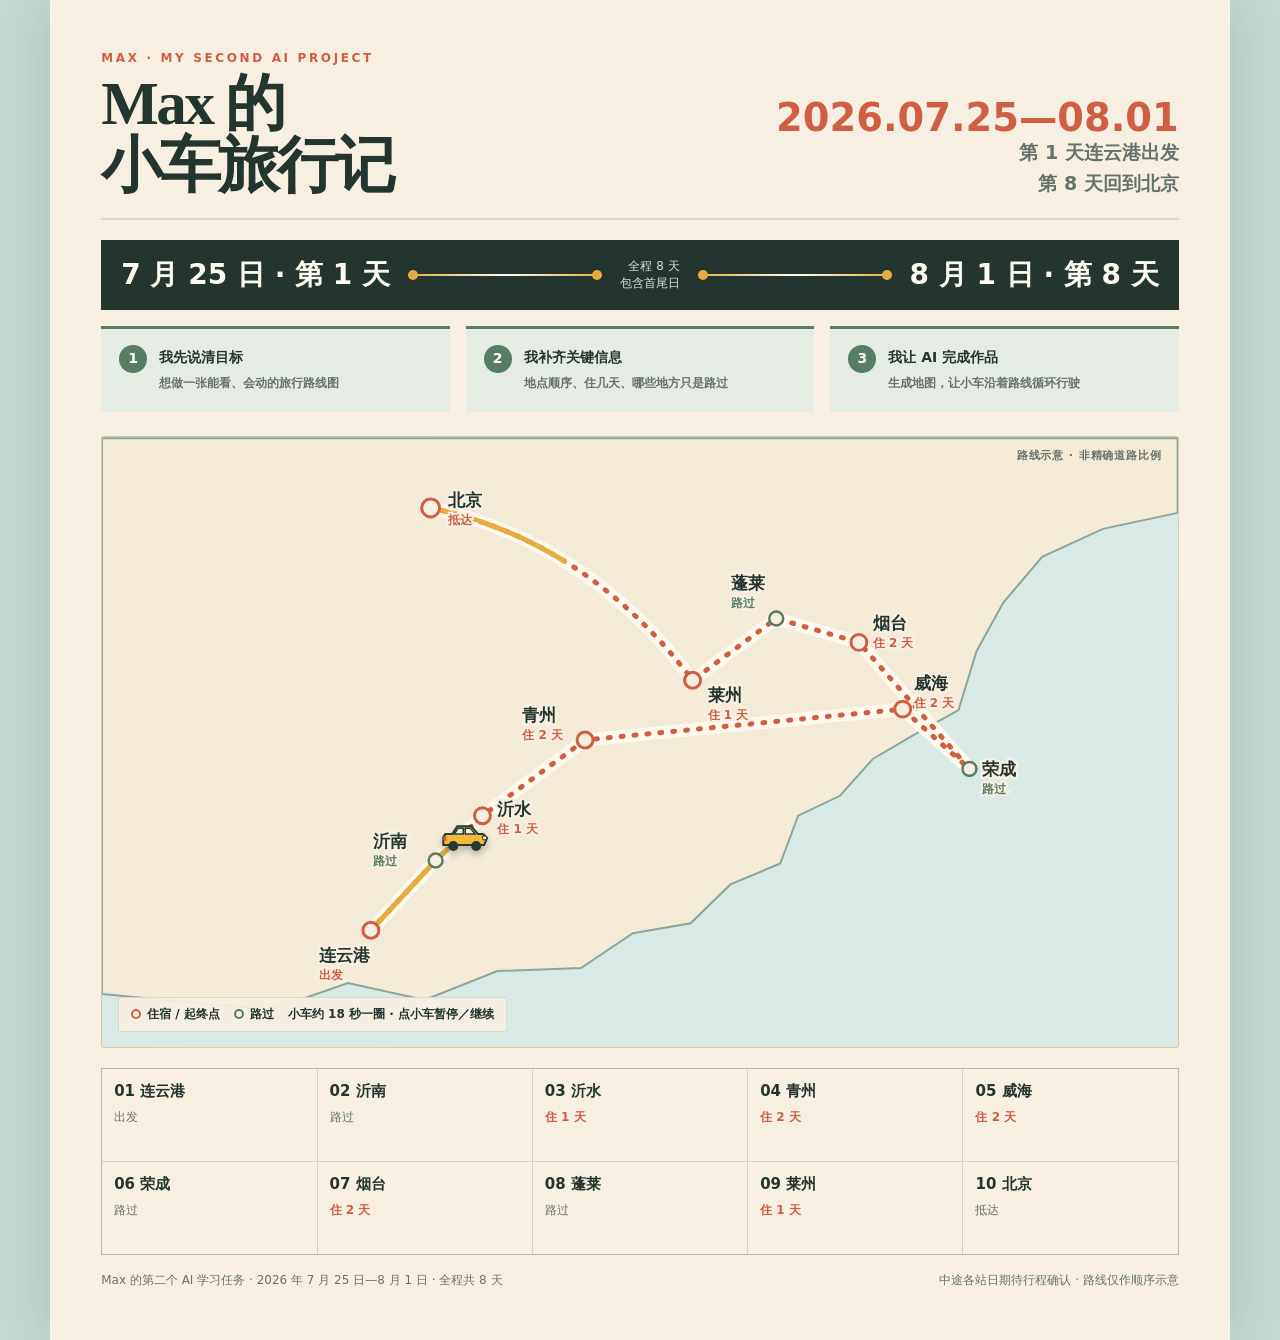
==== 03_旅行路线地图/index.html @ 1078423c "发布《Max 的小车旅行记》" ====
<!doctype html>
<html lang="zh-CN">
<head>
  <meta charset="utf-8">
  <meta name="viewport" content="width=device-width, initial-scale=1">
  <meta name="theme-color" content="#f3ead8">
  <title>Max 的小车旅行记 · 第二个 AI 学习作品</title>
  <!--
    Assumptions: 这是路线顺序示意图，不代表精确道路、里程或比例；未写具体日期。
    Visual motif: 一张贴着地点票签的纸质公路地图，路线是全页唯一视觉主线。
    Motion: 小车按站点顺序循环行驶；动效偏好为“减少动态”时自动停在起点。
  -->
  <style>
    :root { --ink:#24352f; --muted:#66736c; --paper:#f7f0e2; --sea:#d9e9e5; --road:#d05e43; --gold:#e5ad3f; --green:#597c65; }
    * { box-sizing: border-box; }
    body { margin:0; min-height:100vh; color:var(--ink); background:#c7dad5; font-family:"STKaiti","Kaiti SC","Songti SC",serif; }
    .page { width:min(1180px,100%); min-height:100vh; margin:auto; padding:clamp(18px,4vw,52px); background:var(--paper); box-shadow:0 0 60px rgb(38 63 55 / .18); overflow:hidden; }
    header { display:flex; gap:28px; align-items:end; justify-content:space-between; border-bottom:2px solid rgb(36 53 47 / .14); padding-bottom:20px; }
    .eyebrow { margin:0 0 7px; font:700 12px/1.2 system-ui,sans-serif; letter-spacing:.22em; color:var(--road); }
    h1 { margin:0; font-size:clamp(31px,5vw,61px); font-weight:700; line-height:1.03; letter-spacing:-.04em; }
    .summary { flex:none; text-align:right; font:600 clamp(14px,1.7vw,19px)/1.6 system-ui,sans-serif; color:var(--muted); }
    .summary strong { display:block; color:var(--road); font-size:clamp(24px,3vw,40px); line-height:1; }
    .map { position:relative; margin-top:24px; min-height:610px; border:1px solid rgb(36 53 47 / .16); background:
      radial-gradient(circle at 16% 16%,rgb(255 255 255/.75),transparent 25%),
      repeating-linear-gradient(0deg,transparent 0 39px,rgb(36 53 47/.035) 40px),
      repeating-linear-gradient(90deg,transparent 0 39px,rgb(36 53 47/.035) 40px),#efe3cc;
      border-radius:3px; overflow:hidden; }
    .map::before { content:"路线示意 · 非精确道路比例"; position:absolute; z-index:4; right:16px; top:13px; font:600 11px/1 system-ui,sans-serif; letter-spacing:.08em; color:var(--muted); }
    svg { display:block; width:100%; height:610px; }
    .land { fill:#f3ead8; stroke:#8da69a; stroke-width:2; }
    .sea { fill:var(--sea); }
    .route-shadow { fill:none; stroke:#fff9ed; stroke-width:13; stroke-linecap:round; stroke-linejoin:round; }
    .route { fill:none; stroke:var(--road); stroke-width:5; stroke-linecap:round; stroke-linejoin:round; stroke-dasharray:2 11; }
    .route-progress { fill:none; stroke:var(--gold); stroke-width:5; stroke-linecap:round; stroke-linejoin:round; stroke-dasharray:135 1100; animation:roadPulse 12s linear infinite; }
    .node { fill:var(--paper); stroke:var(--road); stroke-width:3; }
    .pass-node { fill:var(--paper); stroke:var(--green); stroke-width:2.5; }
    .city { font:700 17px/1 system-ui,sans-serif; fill:var(--ink); paint-order:stroke; stroke:var(--paper); stroke-width:5px; stroke-linejoin:round; }
    .stay { font:600 12px/1 system-ui,sans-serif; fill:var(--road); paint-order:stroke; stroke:var(--paper); stroke-width:4px; }
    .pass { fill:var(--green); }
    .car { filter:drop-shadow(0 4px 3px rgb(33 45 41/.28)); }
    .car-body { fill:#f4b938; stroke:#263a33; stroke-width:2; }
    .car-window { fill:#dff1ef; stroke:#263a33; stroke-width:1.5; }
    .wheel { fill:#263a33; }.headlight{fill:#fff1a8;stroke:#263a33;stroke-width:1}.tail-light{fill:#ce5740}
    .legend { position:absolute; left:16px; bottom:15px; z-index:5; display:flex; gap:14px; flex-wrap:wrap; align-items:center; padding:9px 12px; background:rgb(247 240 226/.92); border:1px solid rgb(36 53 47/.12); font:600 12px/1.2 system-ui,sans-serif; }
    .car { cursor:pointer; touch-action:manipulation; }
    .car:focus { outline:none; }.car:focus-visible .car-hit { stroke:var(--gold); stroke-width:4; }
    .car-hit { fill:transparent; stroke:transparent; }
    .key { display:flex; align-items:center; gap:6px; } .dot { width:10px;height:10px;border-radius:50%;border:2px solid var(--road); } .dot.pass { border-color:var(--green);background:transparent; }
    .dates { margin:20px 0 0; padding:16px 20px; background:#24352f; color:#fffaf0; display:flex; align-items:center; gap:18px; font-family:system-ui,sans-serif; }
    .dates strong { font-size:clamp(19px,2.5vw,28px); white-space:nowrap; }.dates .line{height:2px;flex:1;background:linear-gradient(90deg,var(--gold),#fffaf0,var(--gold));position:relative}.dates .line::before,.dates .line::after{content:"";position:absolute;top:-4px;width:10px;height:10px;border-radius:50%;background:var(--gold)}.dates .line::before{left:0}.dates .line::after{right:0}.dates span{font-size:12px;line-height:1.4;color:#d7dfda;white-space:nowrap;text-align:right}
    .process { display:grid; grid-template-columns:repeat(3,1fr); gap:16px; margin:16px 0 20px; }
    .step { position:relative; padding:18px 20px 18px 58px; background:#e5ece4; border-top:3px solid var(--green); font:600 14px/1.55 system-ui,sans-serif; }
    .step i { position:absolute; left:18px; top:16px; display:grid; place-items:center; width:28px; height:28px; border-radius:50%; background:var(--green); color:white; font-style:normal; }
    .step b { display:block; margin-bottom:3px; color:var(--ink); }.step span{color:var(--muted);font-size:12px;}
    .itinerary { display:grid; grid-template-columns:repeat(5,1fr); gap:1px; margin-top:20px; background:rgb(36 53 47/.16); border:1px solid rgb(36 53 47/.16); }
    .stop { min-height:92px; background:var(--paper); padding:13px 12px; font-family:system-ui,sans-serif; }
    .stop b { display:block; font-size:15px; margin-bottom:5px; } .stop span { color:var(--muted);font-size:12px; } .stop .night { color:var(--road);font-weight:750; }
    footer { margin-top:16px; display:flex; justify-content:space-between; gap:16px; font:500 12px/1.5 system-ui,sans-serif;color:var(--muted); }
    @keyframes roadPulse { to { stroke-dashoffset:-1100; } }
    @media (max-width:760px) { header{align-items:start;flex-direction:column}.summary{text-align:left}.dates{padding:14px;gap:9px}.dates strong{font-size:15px}.dates span{font-size:10px}.process{grid-template-columns:1fr}.map{min-height:540px;overflow-x:auto}svg{width:860px;height:540px}.itinerary{grid-template-columns:repeat(2,1fr)}.page{padding:16px}.city{font-size:15px}.map::before{display:none} }
    @media (prefers-reduced-motion:reduce) { .route-progress{animation:none}.car animateMotion{display:none} }
  </style>
</head>
<body>
<main class="page">
  <header>
    <div><p class="eyebrow">MAX · MY SECOND AI PROJECT</p><h1>Max 的<br>小车旅行记</h1></div>
    <div class="summary"><strong>2026.07.25—08.01</strong>第 1 天连云港出发<br>第 8 天回到北京</div>
  </header>

  <section class="dates" aria-label="旅行起止日期"><strong>7 月 25 日 · 第 1 天</strong><i class="line"></i><span>全程 8 天<br>包含首尾日</span><i class="line"></i><strong>8 月 1 日 · 第 8 天</strong></section>

  <section class="process" aria-label="Max 完成 AI 任务的三个步骤">
    <div class="step"><i>1</i><b>我先说清目标</b><span>想做一张能看、会动的旅行路线图</span></div>
    <div class="step"><i>2</i><b>我补齐关键信息</b><span>地点顺序、住几天、哪些地方只是路过</span></div>
    <div class="step"><i>3</i><b>我让 AI 完成作品</b><span>生成地图，让小车沿着路线循环行驶</span></div>
  </section>

  <section class="map" aria-label="从连云港经山东多地到北京的旅行路线动画">
    <svg viewBox="0 0 1080 610" role="img" aria-labelledby="mapTitle mapDesc">
      <title id="mapTitle">Max 的 8 天旅行路线</title>
      <desc id="mapDesc">小车从连云港出发，依次经过沂南、沂水、青州、威海、荣成、烟台、蓬莱、莱州，最后到北京。</desc>
      <rect class="sea" width="1080" height="610"/>
      <path class="land" d="M0 0H1080V75L1005 91 944 119 905 165 878 214 860 273 813 299 774 322 741 359 699 379 681 427 631 448 591 487 533 497 481 532 397 535 324 564 247 547 169 574 0 558Z"/>
      <path id="tripPath" class="route-shadow" d="M270 494 L335 424 L382 379 L485 303 L804 272 L871 332 L760 205 L677 181 L593 243 Q487 103 330 70"/>
      <path class="route" d="M270 494 L335 424 L382 379 L485 303 L804 272 L871 332 L760 205 L677 181 L593 243 Q487 103 330 70"/>
      <path class="route-progress" d="M270 494 L335 424 L382 379 L485 303 L804 272 L871 332 L760 205 L677 181 L593 243 Q487 103 330 70"/>

      <g><circle class="node" cx="270" cy="494" r="8"/><text class="city" x="218" y="525">连云港</text><text class="stay" x="218" y="543">出发</text></g>
      <g><circle class="pass-node" cx="335" cy="424" r="7"/><text class="city" x="272" y="410">沂南</text><text class="stay pass" x="272" y="428">路过</text></g>
      <g><circle class="node" cx="382" cy="379" r="8"/><text class="city" x="397" y="378">沂水</text><text class="stay" x="397" y="396">住 1 天</text></g>
      <g><circle class="node" cx="485" cy="303" r="8"/><text class="city" x="422" y="284">青州</text><text class="stay" x="422" y="302">住 2 天</text></g>
      <g><circle class="node" cx="804" cy="272" r="8"/><text class="city" x="815" y="252">威海</text><text class="stay" x="815" y="270">住 2 天</text></g>
      <g><circle class="pass-node" cx="871" cy="332" r="7"/><text class="city" x="884" y="338">荣成</text><text class="stay pass" x="884" y="356">路过</text></g>
      <g><circle class="node" cx="760" cy="205" r="8"/><text class="city" x="774" y="192">烟台</text><text class="stay" x="774" y="210">住 2 天</text></g>
      <g><circle class="pass-node" cx="677" cy="181" r="7"/><text class="city" x="632" y="151">蓬莱</text><text class="stay pass" x="632" y="169">路过</text></g>
      <g><circle class="node" cx="593" cy="243" r="8"/><text class="city" x="608" y="264">莱州</text><text class="stay" x="608" y="282">住 1 天</text></g>
      <g><circle class="node" cx="330" cy="70" r="9"/><text class="city" x="347" y="68">北京</text><text class="stay" x="347" y="86">抵达</text></g>

      <g class="car" data-direction="连云港→北京" data-orientation="upright" role="button" tabindex="0" aria-pressed="false" aria-label="暂停小车动画">
        <!-- 外层只负责沿路线平移，不旋转；内层到荣成后仅水平翻转，因此轮子始终在下、驾驶舱始终在上。 -->
        <g class="car-facing">
          <animateTransform attributeName="transform" type="scale" dur="18s" repeatCount="indefinite" calcMode="discrete" values="1 1;1 1;-1 1;-1 1" keyTimes="0;.489;.49;1"/>
          <rect class="car-hit" x="-31" y="-26" width="62" height="52" rx="12"/>
          <g transform="translate(-21 -15)"><path class="car-body" d="M3 15h7l5-8h14l7 8h5l4 4-3 7H1v-8l2-3Z"/><path class="car-window" d="m16 9-4 6h9V9Zm7 0v6h10l-5-6Z"/><path class="headlight" d="M40 17h4l1 3-4 1Z"/><rect class="tail-light" x="1" y="17" width="3" height="5" rx="1"/><circle class="wheel" cx="11" cy="27" r="5"/><circle class="wheel" cx="34" cy="27" r="5"/></g>
        </g>
        <animateMotion dur="18s" repeatCount="indefinite" rotate="0" keyPoints="0;0.095;0.17;0.29;0.54;0.61;0.73;0.79;0.87;1" keyTimes="0;.10;.17;.25;.42;.49;.61;.68;.76;1" calcMode="linear" restart="always" fill="remove"><mpath href="#tripPath"/></animateMotion>
      </g>
    </svg>
    <div class="legend"><span class="key"><i class="dot"></i>住宿 / 起终点</span><span class="key"><i class="dot pass"></i>路过</span><span>小车约 18 秒一圈 · 点小车暂停／继续</span></div>
  </section>

  <section class="itinerary" aria-label="各站停留信息">
    <div class="stop"><b>01 连云港</b><span>出发</span></div><div class="stop"><b>02 沂南</b><span>路过</span></div>
    <div class="stop"><b>03 沂水</b><span class="night">住 1 天</span></div><div class="stop"><b>04 青州</b><span class="night">住 2 天</span></div>
    <div class="stop"><b>05 威海</b><span class="night">住 2 天</span></div><div class="stop"><b>06 荣成</b><span>路过</span></div>
    <div class="stop"><b>07 烟台</b><span class="night">住 2 天</span></div><div class="stop"><b>08 蓬莱</b><span>路过</span></div>
    <div class="stop"><b>09 莱州</b><span class="night">住 1 天</span></div><div class="stop"><b>10 北京</b><span>抵达</span></div>
  </section>
  <footer><span>Max 的第二个 AI 学习任务 · 2026 年 7 月 25 日—8 月 1 日 · 全程共 8 天</span><span>中途各站日期待行程确认 · 路线仅作顺序示意</span></footer>
</main>
<script>
  const mapSvg = document.querySelector('.map svg');
  const car = document.querySelector('.car');
  function toggleCar() {
    const paused = car.getAttribute('aria-pressed') === 'true';
    if (paused) mapSvg.unpauseAnimations(); else mapSvg.pauseAnimations();
    car.setAttribute('aria-pressed', String(!paused));
    car.setAttribute('aria-label', paused ? '暂停小车动画' : '继续小车动画');
  }
  car.addEventListener('click', toggleCar);
  car.addEventListener('keydown', event => {
    if (event.key === 'Enter' || event.key === ' ') { event.preventDefault(); toggleCar(); }
  });
</script>
</body>
</html>
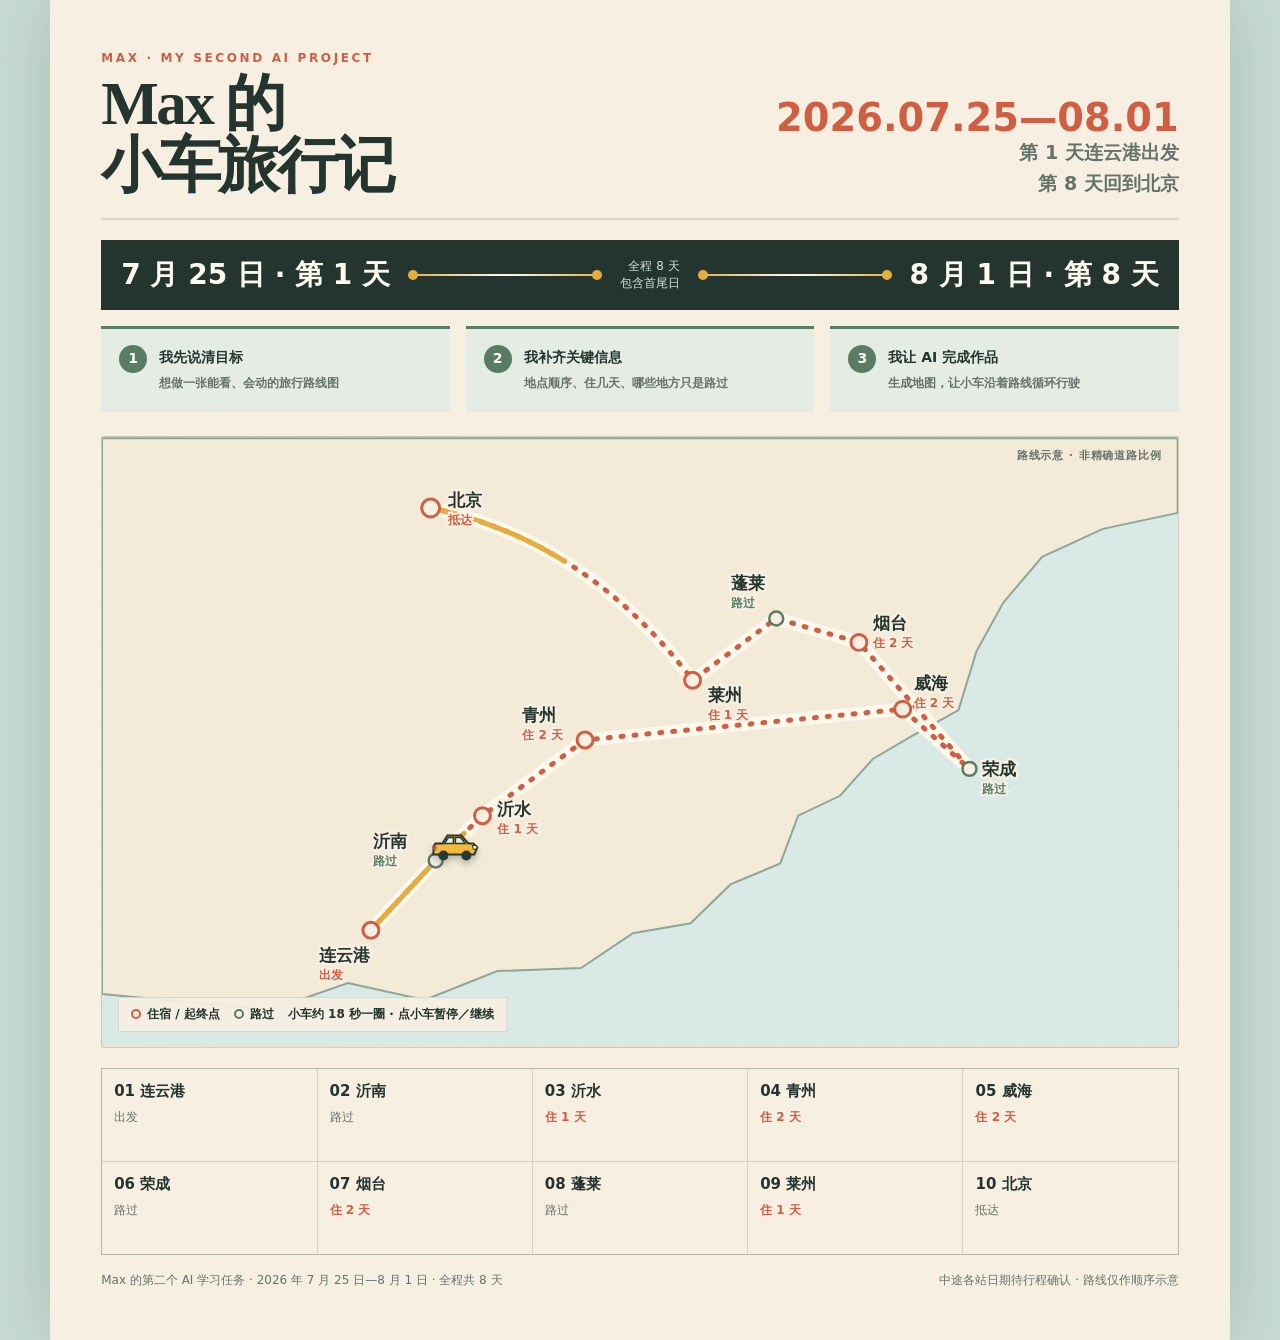
==== commit 3c13b7f9: "优化旅行地图手机端整图展示" ====
--- a/03_旅行路线地图/index.html
+++ b/03_旅行路线地图/index.html
@@ -13,7 +13,7 @@
   <style>
     :root { --ink:#24352f; --muted:#66736c; --paper:#f7f0e2; --sea:#d9e9e5; --road:#d05e43; --gold:#e5ad3f; --green:#597c65; }
     * { box-sizing: border-box; }
-    body { margin:0; min-height:100vh; color:var(--ink); background:#c7dad5; font-family:"STKaiti","Kaiti SC","Songti SC",serif; }
+    body { margin:0; min-height:100vh; overflow-x:hidden; color:var(--ink); background:#c7dad5; font-family:"STKaiti","Kaiti SC","Songti SC",serif; }
     .page { width:min(1180px,100%); min-height:100vh; margin:auto; padding:clamp(18px,4vw,52px); background:var(--paper); box-shadow:0 0 60px rgb(38 63 55 / .18); overflow:hidden; }
     header { display:flex; gap:28px; align-items:end; justify-content:space-between; border-bottom:2px solid rgb(36 53 47 / .14); padding-bottom:20px; }
     .eyebrow { margin:0 0 7px; font:700 12px/1.2 system-ui,sans-serif; letter-spacing:.22em; color:var(--road); }
@@ -57,7 +57,15 @@
     .stop b { display:block; font-size:15px; margin-bottom:5px; } .stop span { color:var(--muted);font-size:12px; } .stop .night { color:var(--road);font-weight:750; }
     footer { margin-top:16px; display:flex; justify-content:space-between; gap:16px; font:500 12px/1.5 system-ui,sans-serif;color:var(--muted); }
     @keyframes roadPulse { to { stroke-dashoffset:-1100; } }
-    @media (max-width:760px) { header{align-items:start;flex-direction:column}.summary{text-align:left}.dates{padding:14px;gap:9px}.dates strong{font-size:15px}.dates span{font-size:10px}.process{grid-template-columns:1fr}.map{min-height:540px;overflow-x:auto}svg{width:860px;height:540px}.itinerary{grid-template-columns:repeat(2,1fr)}.page{padding:16px}.city{font-size:15px}.map::before{display:none} }
+    @media (max-width:760px) {
+      header{align-items:start;flex-direction:column}.summary{text-align:left}
+      .dates{display:grid;grid-template-columns:1fr;padding:14px;gap:5px;text-align:center}.dates .line{display:none}.dates strong,.dates span{white-space:normal;text-align:center}.dates strong{font-size:15px}.dates span{font-size:10px}.process{grid-template-columns:1fr}
+      .map{min-height:0;overflow:hidden}.map svg{width:100%;height:auto;aspect-ratio:1080/610}
+      .map .city{font-size:32px;stroke-width:8px}.map .stay{font-size:24px;stroke-width:7px}
+      .map .car-size{transform:scale(1.8)}
+      .legend{position:static;border-width:1px 0 0;width:100%;gap:8px 12px;padding:10px;font-size:11px}
+      .itinerary{grid-template-columns:repeat(2,1fr)}.page{width:100%;max-width:100vw;padding:16px}.map::before{display:none}
+    }
     @media (prefers-reduced-motion:reduce) { .route-progress{animation:none}.car animateMotion{display:none} }
   </style>
 </head>
@@ -99,10 +107,12 @@
 
       <g class="car" data-direction="连云港→北京" data-orientation="upright" role="button" tabindex="0" aria-pressed="false" aria-label="暂停小车动画">
         <!-- 外层只负责沿路线平移，不旋转；内层到荣成后仅水平翻转，因此轮子始终在下、驾驶舱始终在上。 -->
-        <g class="car-facing">
-          <animateTransform attributeName="transform" type="scale" dur="18s" repeatCount="indefinite" calcMode="discrete" values="1 1;1 1;-1 1;-1 1" keyTimes="0;.489;.49;1"/>
-          <rect class="car-hit" x="-31" y="-26" width="62" height="52" rx="12"/>
-          <g transform="translate(-21 -15)"><path class="car-body" d="M3 15h7l5-8h14l7 8h5l4 4-3 7H1v-8l2-3Z"/><path class="car-window" d="m16 9-4 6h9V9Zm7 0v6h10l-5-6Z"/><path class="headlight" d="M40 17h4l1 3-4 1Z"/><rect class="tail-light" x="1" y="17" width="3" height="5" rx="1"/><circle class="wheel" cx="11" cy="27" r="5"/><circle class="wheel" cx="34" cy="27" r="5"/></g>
+        <g class="car-size">
+          <g class="car-facing">
+            <animateTransform attributeName="transform" type="scale" dur="18s" repeatCount="indefinite" calcMode="discrete" values="1 1;1 1;-1 1;-1 1" keyTimes="0;.489;.49;1"/>
+            <rect class="car-hit" x="-31" y="-26" width="62" height="52" rx="12"/>
+            <g transform="translate(-21 -15)"><path class="car-body" d="M3 15h7l5-8h14l7 8h5l4 4-3 7H1v-8l2-3Z"/><path class="car-window" d="m16 9-4 6h9V9Zm7 0v6h10l-5-6Z"/><path class="headlight" d="M40 17h4l1 3-4 1Z"/><rect class="tail-light" x="1" y="17" width="3" height="5" rx="1"/><circle class="wheel" cx="11" cy="27" r="5"/><circle class="wheel" cx="34" cy="27" r="5"/></g>
+          </g>
         </g>
         <animateMotion dur="18s" repeatCount="indefinite" rotate="0" keyPoints="0;0.095;0.17;0.29;0.54;0.61;0.73;0.79;0.87;1" keyTimes="0;.10;.17;.25;.42;.49;.61;.68;.76;1" calcMode="linear" restart="always" fill="remove"><mpath href="#tripPath"/></animateMotion>
       </g>
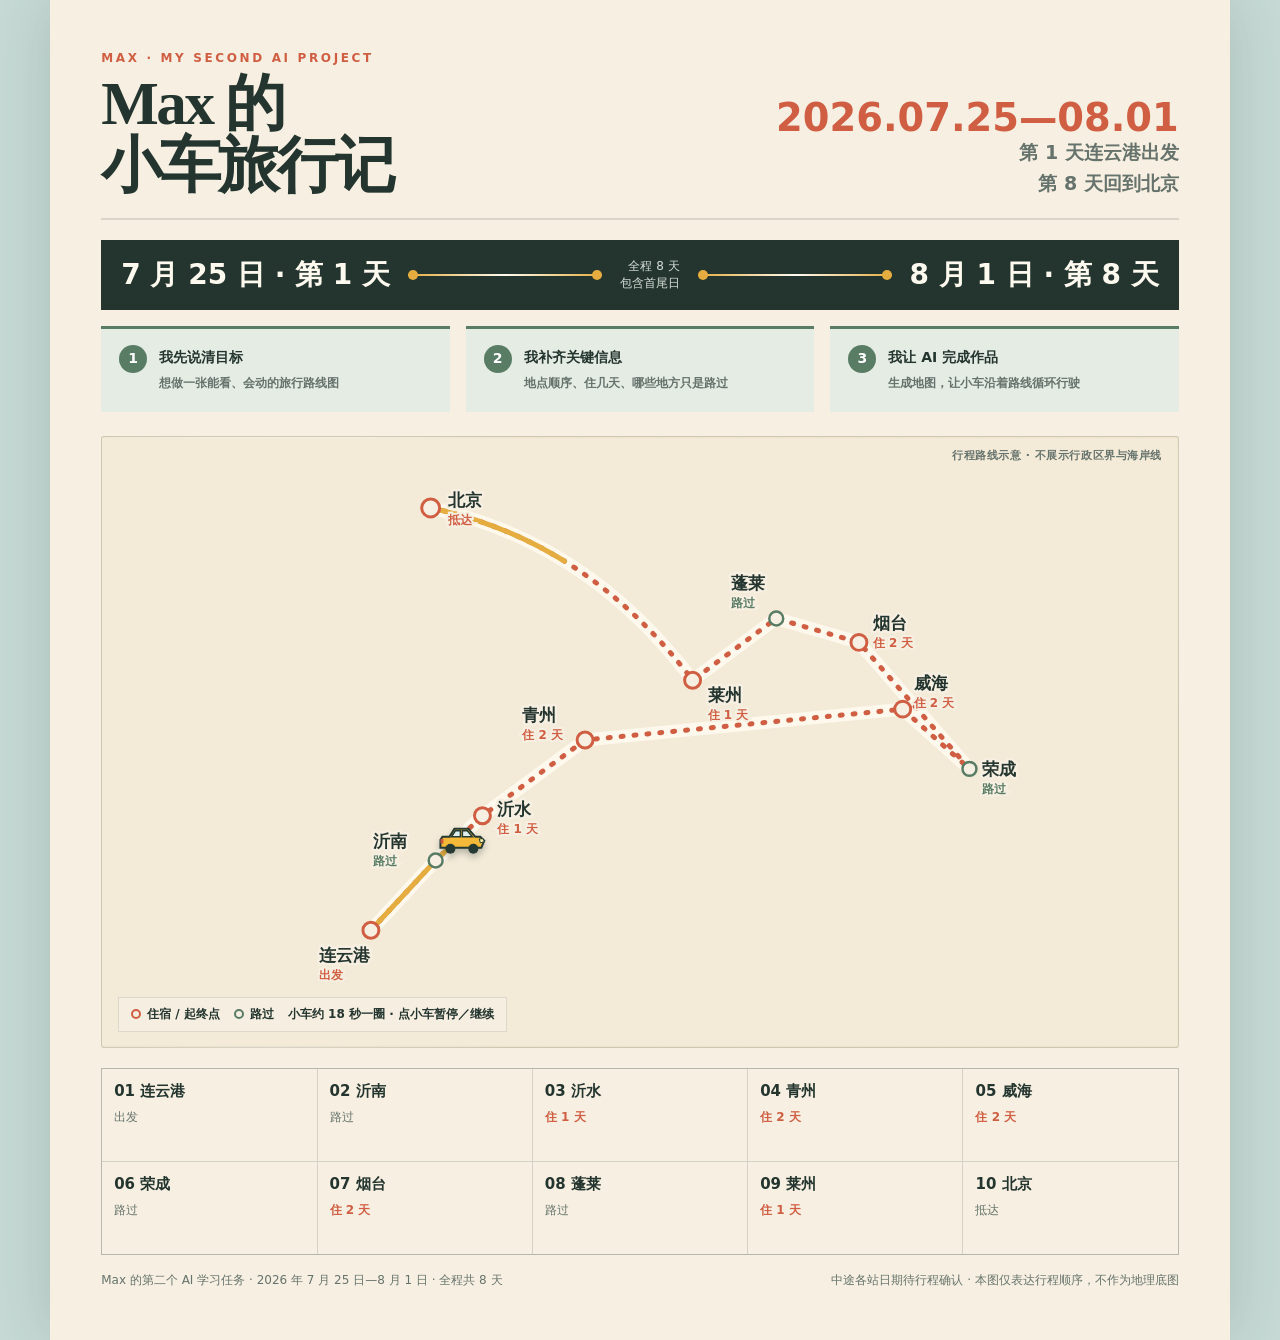
==== commit c37a74ea: "移除不可靠地图边界，保留行程路线示意 Updated content description and footer text for clarity." ====
--- a/03_旅行路线地图/index.html
+++ b/03_旅行路线地图/index.html
@@ -25,10 +25,9 @@
       repeating-linear-gradient(0deg,transparent 0 39px,rgb(36 53 47/.035) 40px),
       repeating-linear-gradient(90deg,transparent 0 39px,rgb(36 53 47/.035) 40px),#efe3cc;
       border-radius:3px; overflow:hidden; }
-    .map::before { content:"路线示意 · 非精确道路比例"; position:absolute; z-index:4; right:16px; top:13px; font:600 11px/1 system-ui,sans-serif; letter-spacing:.08em; color:var(--muted); }
+    .map::before { content:"行程路线示意 · 不展示行政区界与海岸线"; position:absolute; z-index:4; right:16px; top:13px; font:600 11px/1 system-ui,sans-serif; letter-spacing:.05em; color:var(--muted); }
     svg { display:block; width:100%; height:610px; }
-    .land { fill:#f3ead8; stroke:#8da69a; stroke-width:2; }
-    .sea { fill:var(--sea); }
+    .map-paper { fill:#f3ead8; }
     .route-shadow { fill:none; stroke:#fff9ed; stroke-width:13; stroke-linecap:round; stroke-linejoin:round; }
     .route { fill:none; stroke:var(--road); stroke-width:5; stroke-linecap:round; stroke-linejoin:round; stroke-dasharray:2 11; }
     .route-progress { fill:none; stroke:var(--gold); stroke-width:5; stroke-linecap:round; stroke-linejoin:round; stroke-dasharray:135 1100; animation:roadPulse 12s linear infinite; }
@@ -88,8 +87,7 @@
     <svg viewBox="0 0 1080 610" role="img" aria-labelledby="mapTitle mapDesc">
       <title id="mapTitle">Max 的 8 天旅行路线</title>
       <desc id="mapDesc">小车从连云港出发，依次经过沂南、沂水、青州、威海、荣成、烟台、蓬莱、莱州，最后到北京。</desc>
-      <rect class="sea" width="1080" height="610"/>
-      <path class="land" d="M0 0H1080V75L1005 91 944 119 905 165 878 214 860 273 813 299 774 322 741 359 699 379 681 427 631 448 591 487 533 497 481 532 397 535 324 564 247 547 169 574 0 558Z"/>
+      <rect class="map-paper" width="1080" height="610"/>
       <path id="tripPath" class="route-shadow" d="M270 494 L335 424 L382 379 L485 303 L804 272 L871 332 L760 205 L677 181 L593 243 Q487 103 330 70"/>
       <path class="route" d="M270 494 L335 424 L382 379 L485 303 L804 272 L871 332 L760 205 L677 181 L593 243 Q487 103 330 70"/>
       <path class="route-progress" d="M270 494 L335 424 L382 379 L485 303 L804 272 L871 332 L760 205 L677 181 L593 243 Q487 103 330 70"/>
@@ -127,7 +125,7 @@
     <div class="stop"><b>07 烟台</b><span class="night">住 2 天</span></div><div class="stop"><b>08 蓬莱</b><span>路过</span></div>
     <div class="stop"><b>09 莱州</b><span class="night">住 1 天</span></div><div class="stop"><b>10 北京</b><span>抵达</span></div>
   </section>
-  <footer><span>Max 的第二个 AI 学习任务 · 2026 年 7 月 25 日—8 月 1 日 · 全程共 8 天</span><span>中途各站日期待行程确认 · 路线仅作顺序示意</span></footer>
+  <footer><span>Max 的第二个 AI 学习任务 · 2026 年 7 月 25 日—8 月 1 日 · 全程共 8 天</span><span>中途各站日期待行程确认 · 本图仅表达行程顺序，不作为地理底图</span></footer>
 </main>
 <script>
   const mapSvg = document.querySelector('.map svg');
